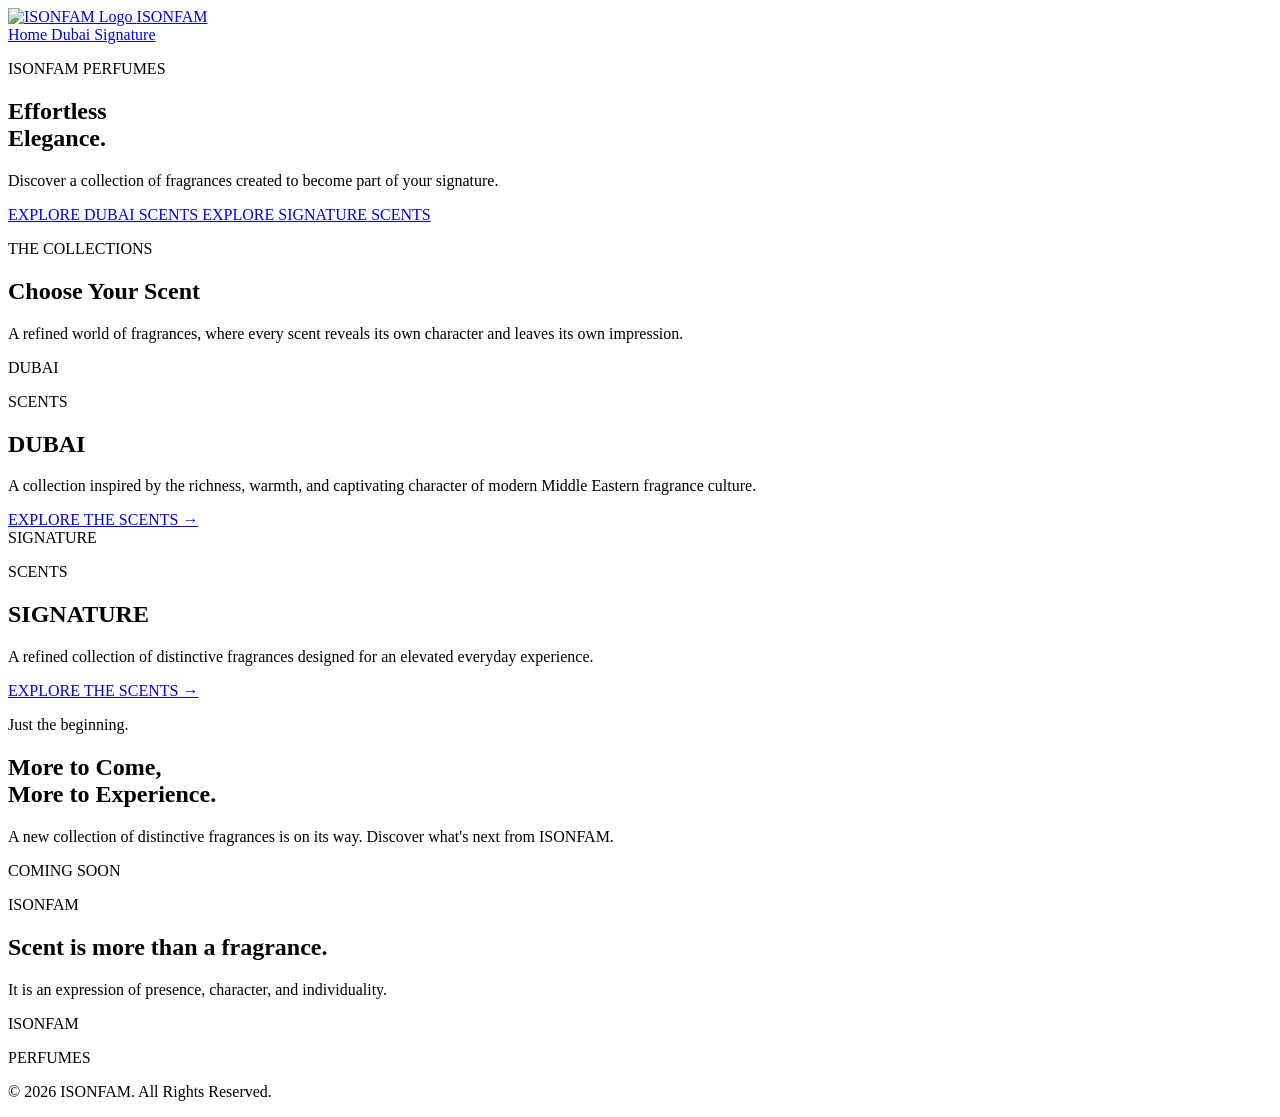
==== index.html @ 85460a3c "Update index.html" ====
<!DOCTYPE html>
<html lang="en">

<head>

    <meta charset="UTF-8">

    <meta name="viewport"
          content="width=device-width, initial-scale=1.0">

    <meta name="description"
          content="Discover the ISONFAM Perfume Line.">

    <title>ISONFAM | Perfumes</title>

    <link 
        rel="icon"
        type="image/png"
        href="https://i.imgur.com/DPl5MdF.png">
    
    <link 
        rel="stylesheet"
        href="style.css">

</head>


<body>


<!-- ==============================
     NAVIGATION
================================ -->

<header class="navbar">

    <a href="index.html" class="logo">
        <img 
            src="https://i.imgur.com/k03rUal.png"
            alt="ISONFAM Logo"
        >

    <span>ISONFAM</span>

</a>

<nav>

    <a href="index.html" class="active">
        Home
    </a>

    <a href="dubai.html">
        Dubai
    </a>

    <a href="premium.html">
        Signature
    </a>

</nav>

</header>



<!-- ==============================
     HERO
================================ -->

<section class="hero">

    <div class="hero-content">

        <p class="eyebrow">
            ISONFAM PERFUMES
        </p>

        <h1>
            Effortless<br>
            Elegance.
        </h1>

        <p class="hero-description">

            Discover a collection of fragrances
            created to become part of your signature.

        </p>

        <div class="hero-buttons">

            <a href="dubai.html"
               class="button button-light">

                EXPLORE DUBAI SCENTS

            </a>


            <a href="premium.html"
               class="button button-outline">

                EXPLORE SIGNATURE SCENTS

            </a>

        </div>

    </div>

</section>



<!-- ==============================
     COLLECTION INTRO
================================ -->

<section class="home-intro">

    <p class="eyebrow dark">
        THE COLLECTIONS
    </p>

    <h2>
        Choose Your Scent
    </h2>

    <p>

        A refined world of fragrances, 
        where every scent reveals its own 
        character and leaves its own impression.

    </p>

</section>



<!-- ==============================
     DUBAI SCENTS
================================ -->

<section class="collection-preview">

    <div class="preview-image preview-dubai">

        <span>
            DUBAI
        </span>

    </div>


    <div class="preview-content">

        <p class="eyebrow dark">
            SCENTS
        </p>

        <h2>
            DUBAI
        </h2>

        <p>

            A collection inspired by the richness,
            warmth, and captivating character of
            modern Middle Eastern fragrance culture.

        </p>

        <a href="dubai.html"
           class="text-link">

            EXPLORE THE SCENTS
            <span>→</span>

        </a>

    </div>

</section>



<!-- ==============================
     SIGNATURE COLLECTION
================================ -->

<section class="collection-preview reverse">

    <div class="preview-image preview-premium">

        <span>
            SIGNATURE
        </span>

    </div>


    <div class="preview-content">

        <p class="eyebrow dark">
            SCENTS
        </p>

        <h2>
            SIGNATURE
        </h2>

        <p>

            A refined collection of distinctive
            fragrances designed for an elevated
            everyday experience.

        </p>

        <a href="premium.html"
           class="text-link">

            EXPLORE THE SCENTS
            <span>→</span>

        </a>

    </div>

</section>


<!-- ==============================
     COMING SOON COLLECTION
================================ -->

<section class="coming-soon-section">

    <div class="coming-soon-content">

        <p class="eyebrow">
            Just the beginning.
        </p>

        <h2>
            More to Come,<br>
            More to Experience.
        </h2>

        <p class="coming-soon-description">
            A new collection of distinctive fragrances
            is on its way. Discover what's next from ISONFAM.
        </p>

        <span class="coming-soon-label">
            COMING SOON
        </span>

    </div>

</section>


<!-- ==============================
     BRAND STATEMENT
================================ -->

<section class="brand-statement">

    <div>

        <p class="eyebrow">
            ISONFAM
        </p>

        <h2>
            Scent is more than
            a fragrance.
        </h2>

        <p>

            It is an expression of presence,
            character, and individuality.

        </p>

    </div>

</section>



<!-- ==============================
     FOOTER
================================ -->

<footer>

    <div class="footer-logo">
        ISONFAM
    </div>

    <p>
        PERFUMES
    </p>

    <p class="copyright">
        © 2026 ISONFAM. All Rights Reserved.
    </p>

</footer>


<script src="script.js"></script>

</body>
</html>
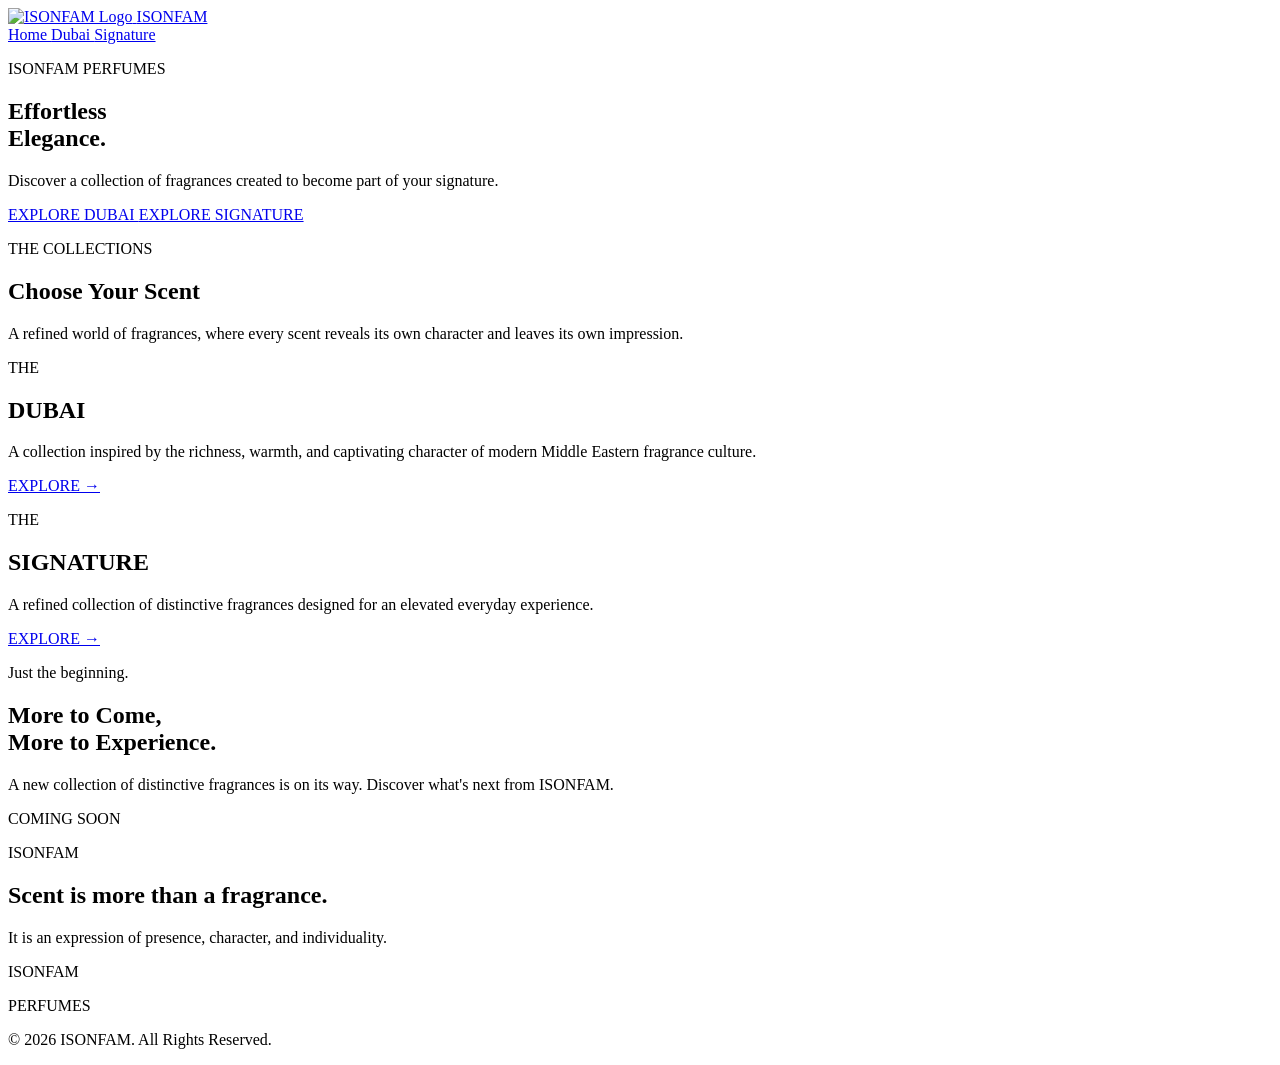
==== commit 2e6fcce5: "Update index.html" ====
--- a/index.html
+++ b/index.html
@@ -54,7 +54,7 @@
         Dubai
     </a>
 
-    <a href="premium.html">
+    <a href="signature.html">
         Signature
     </a>
 
@@ -93,15 +93,15 @@
             <a href="dubai.html"
                class="button button-light">
 
-                EXPLORE DUBAI SCENTS
+                EXPLORE DUBAI
 
             </a>
 
 
-            <a href="premium.html"
+            <a href="signature.html"
                class="button button-outline">
 
-                EXPLORE SIGNATURE SCENTS
+                EXPLORE SIGNATURE
 
             </a>
 
@@ -147,17 +147,13 @@
 
     <div class="preview-image preview-dubai">
 
-        <span>
-            DUBAI
-        </span>
-
     </div>
 
 
     <div class="preview-content">
 
         <p class="eyebrow dark">
-            SCENTS
+            THE
         </p>
 
         <h2>
@@ -175,7 +171,7 @@
         <a href="dubai.html"
            class="text-link">
 
-            EXPLORE THE SCENTS
+            EXPLORE
             <span>→</span>
 
         </a>
@@ -194,17 +190,13 @@
 
     <div class="preview-image preview-premium">
 
-        <span>
-            SIGNATURE
-        </span>
-
     </div>
 
 
     <div class="preview-content">
 
         <p class="eyebrow dark">
-            SCENTS
+            THE
         </p>
 
         <h2>
@@ -219,10 +211,10 @@
 
         </p>
 
-        <a href="premium.html"
+        <a href="signature.html"
            class="text-link">
 
-            EXPLORE THE SCENTS
+            EXPLORE
             <span>→</span>
 
         </a>
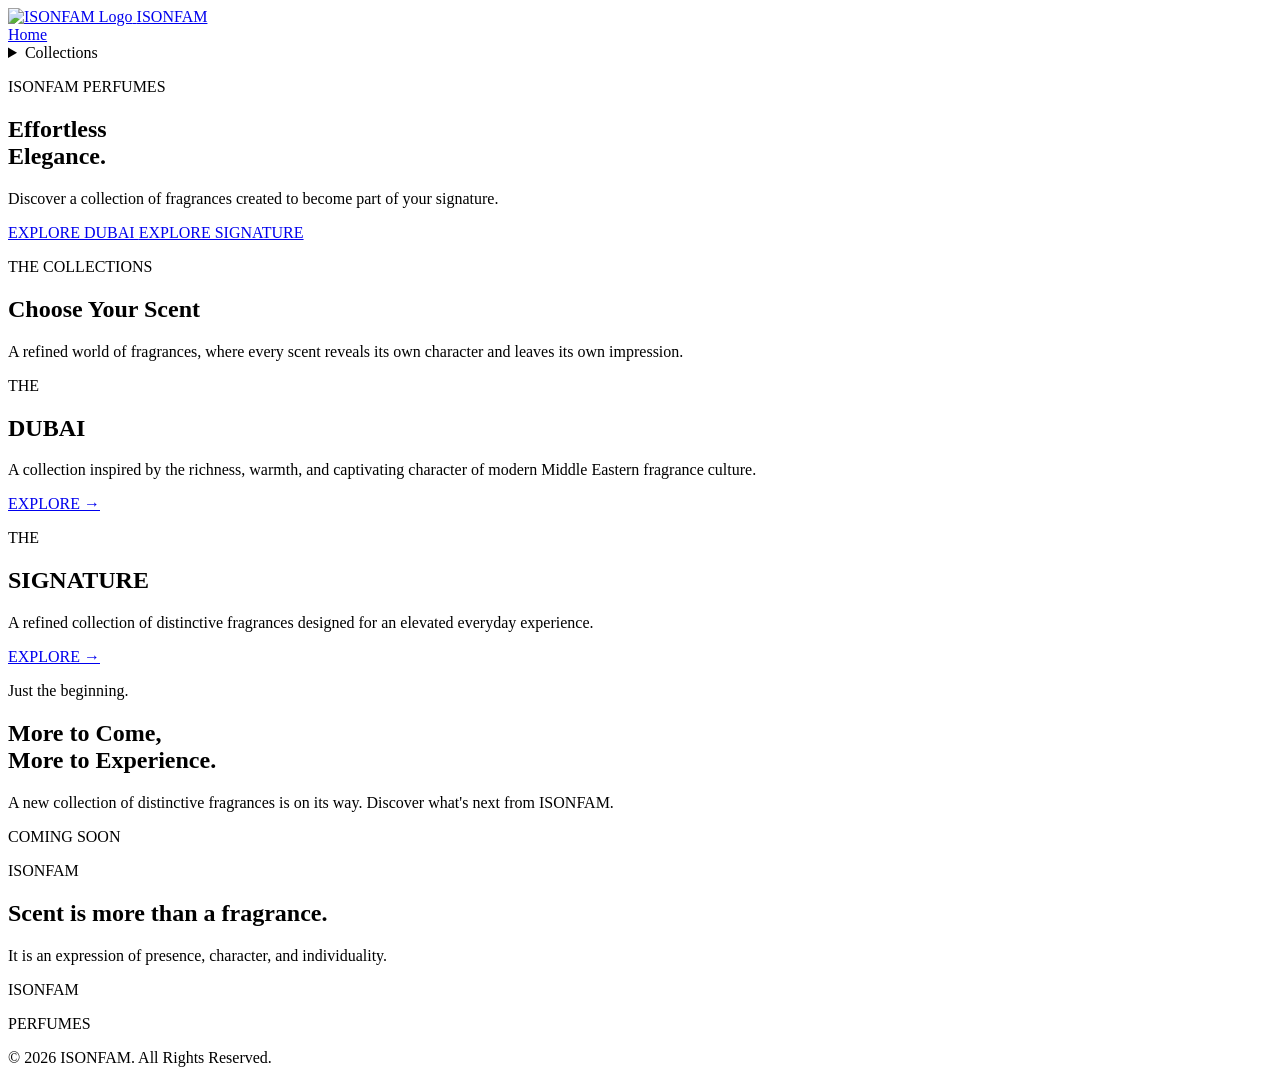
==== commit edeaac14: "Update index.html" ====
--- a/index.html
+++ b/index.html
@@ -45,23 +45,19 @@
 </a>
 
 <nav>
-
-    <a href="index.html" class="active">
-        Home
-    </a>
-
-    <a href="dubai.html">
-        Dubai
-    </a>
-
-    <a href="signature.html">
-        Signature
-    </a>
-
+    <a href="index.html" class="active">Home</a>
+
+    <details class="dropdown">
+        <summary>Collections</summary>
+
+        <div class="dropdown-menu">
+            <a href="dubai.html">Dubai</a>
+            <a href="signature.html">Signature</a>
+        </div>
+    </details>
 </nav>
 
 </header>
-
 
 
 <!-- ==============================
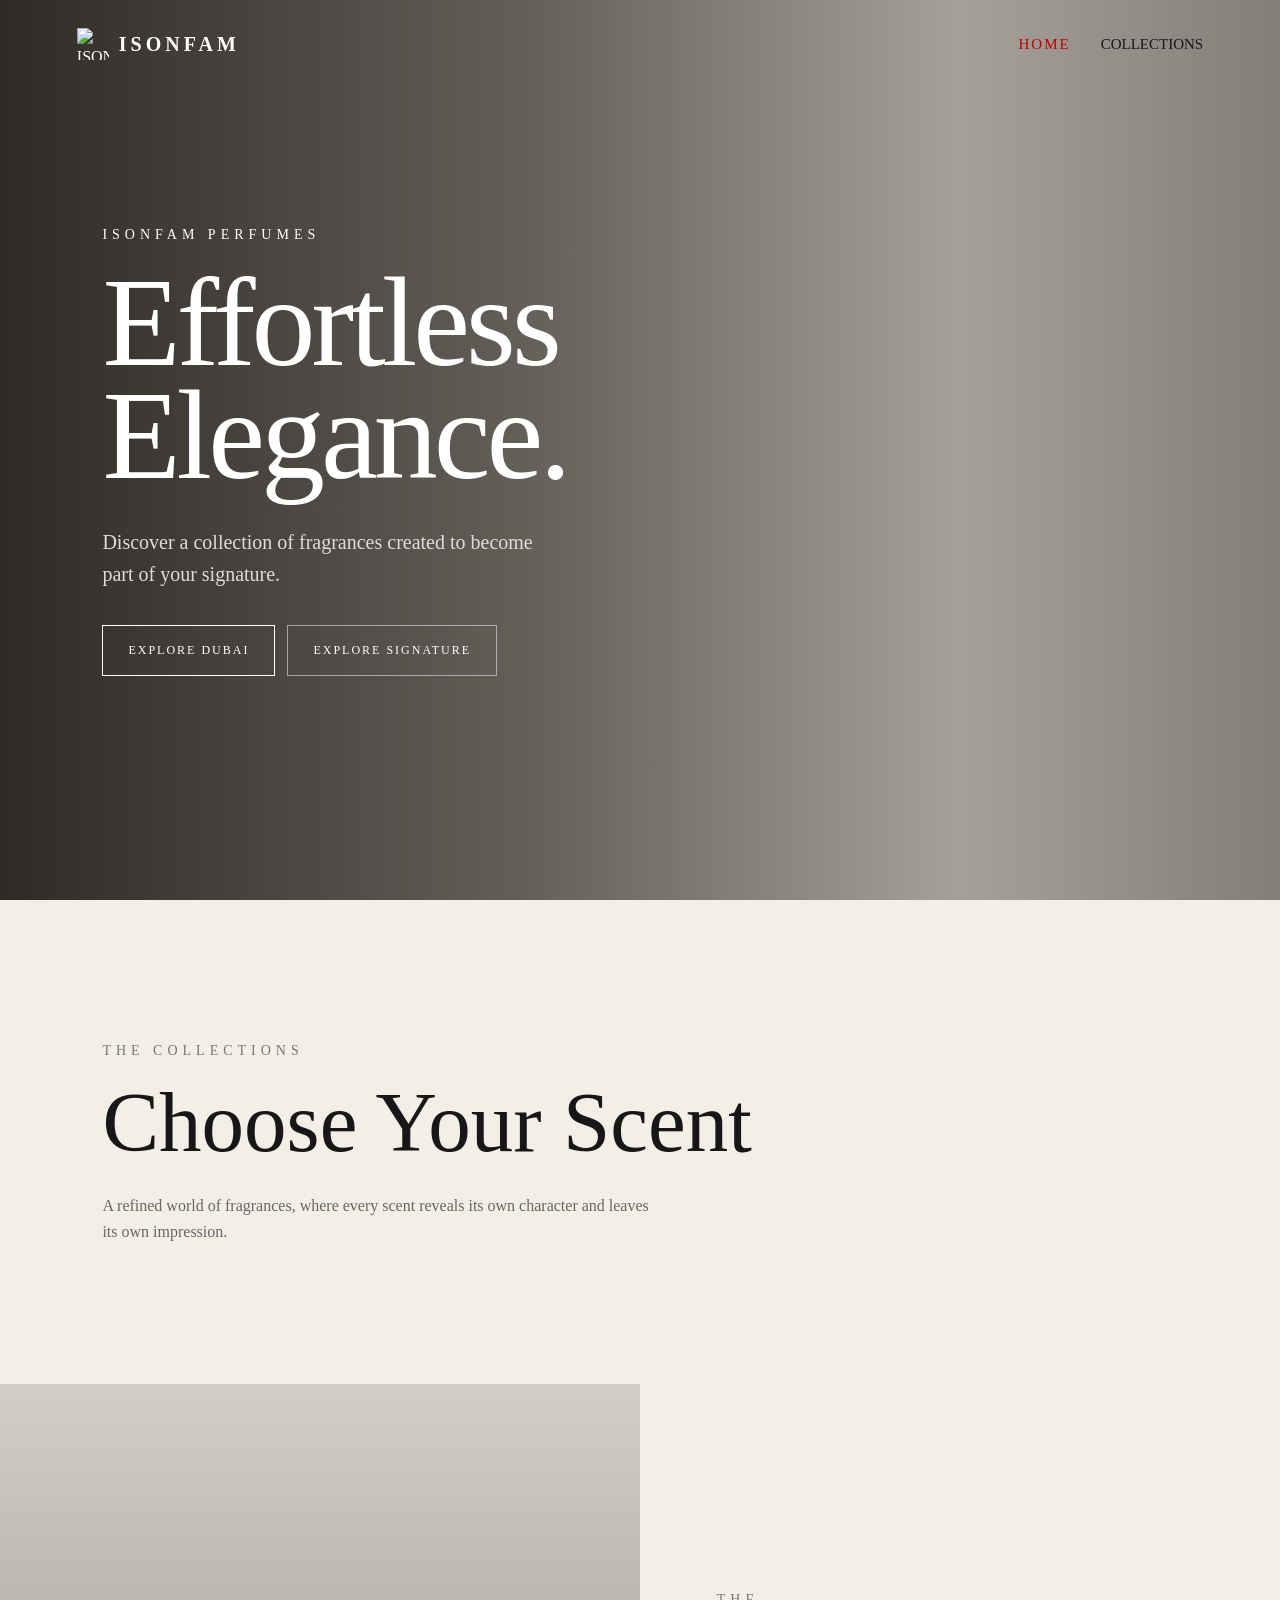
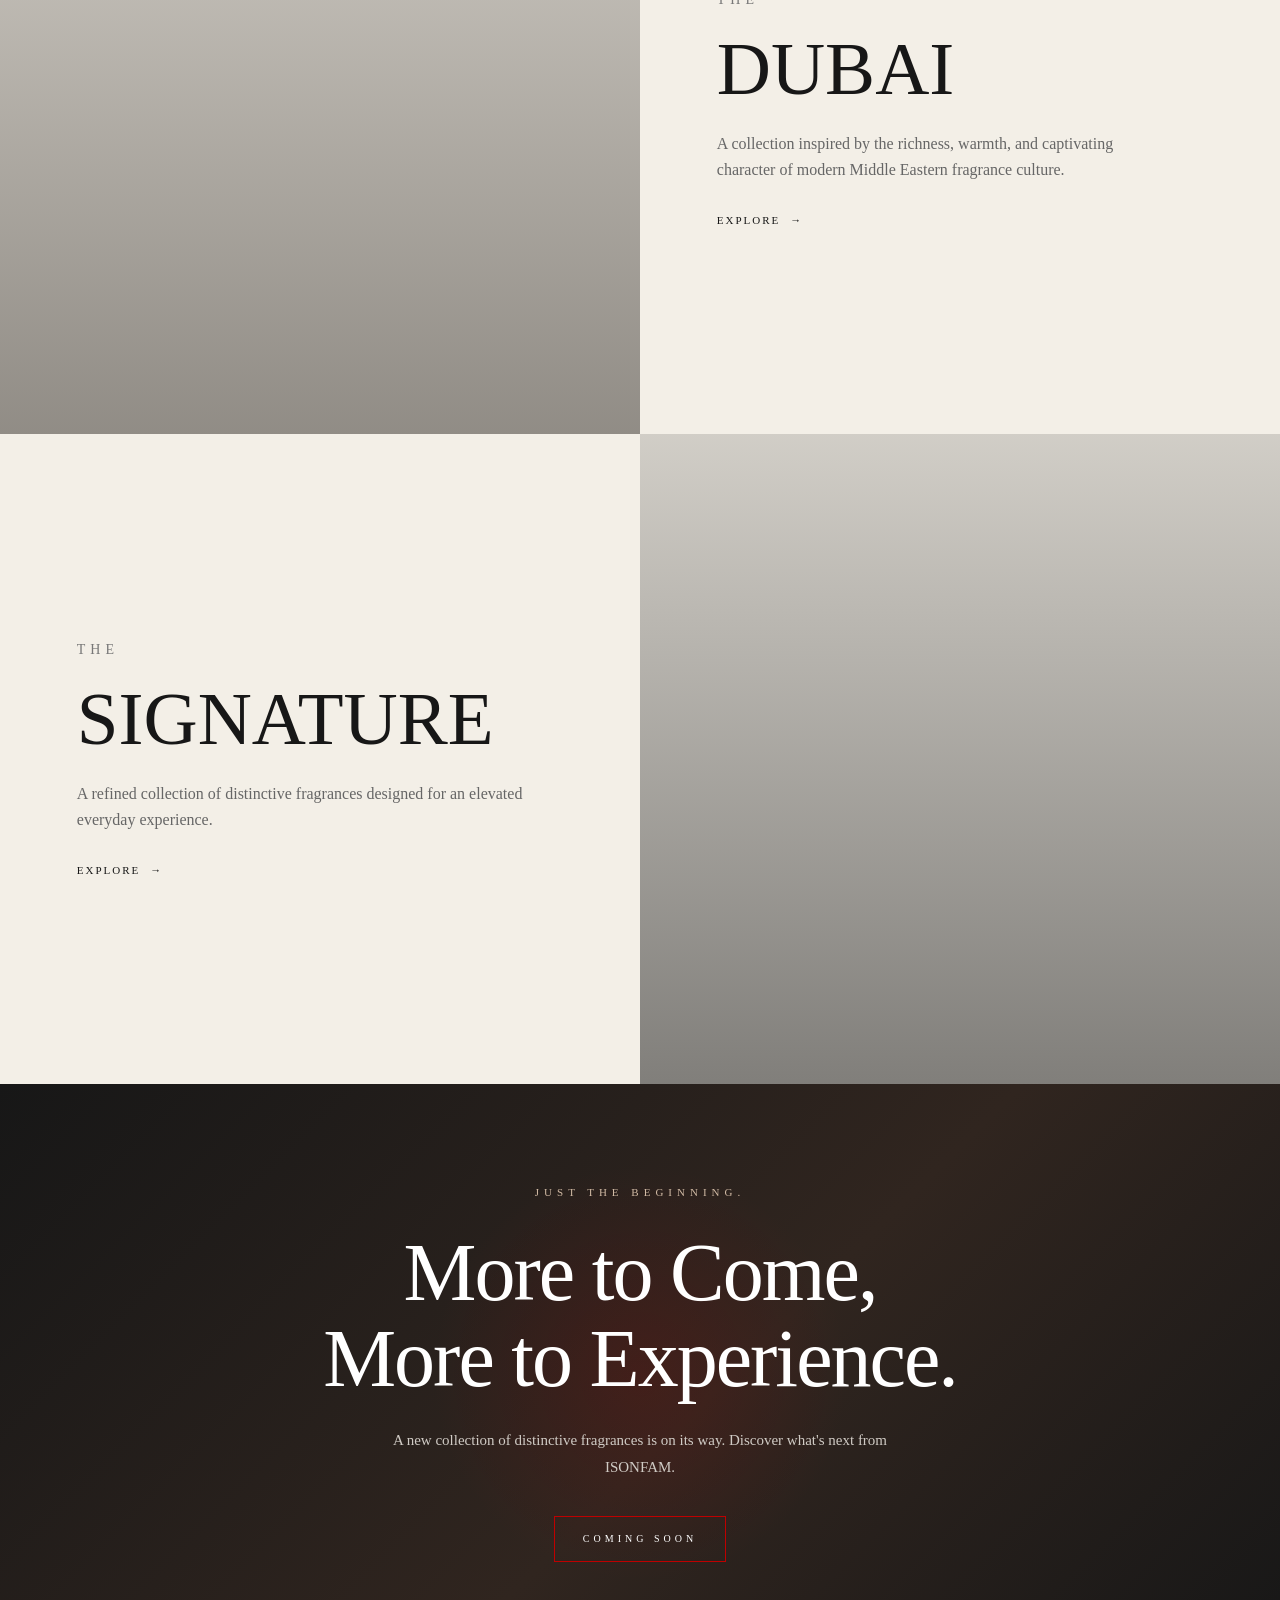
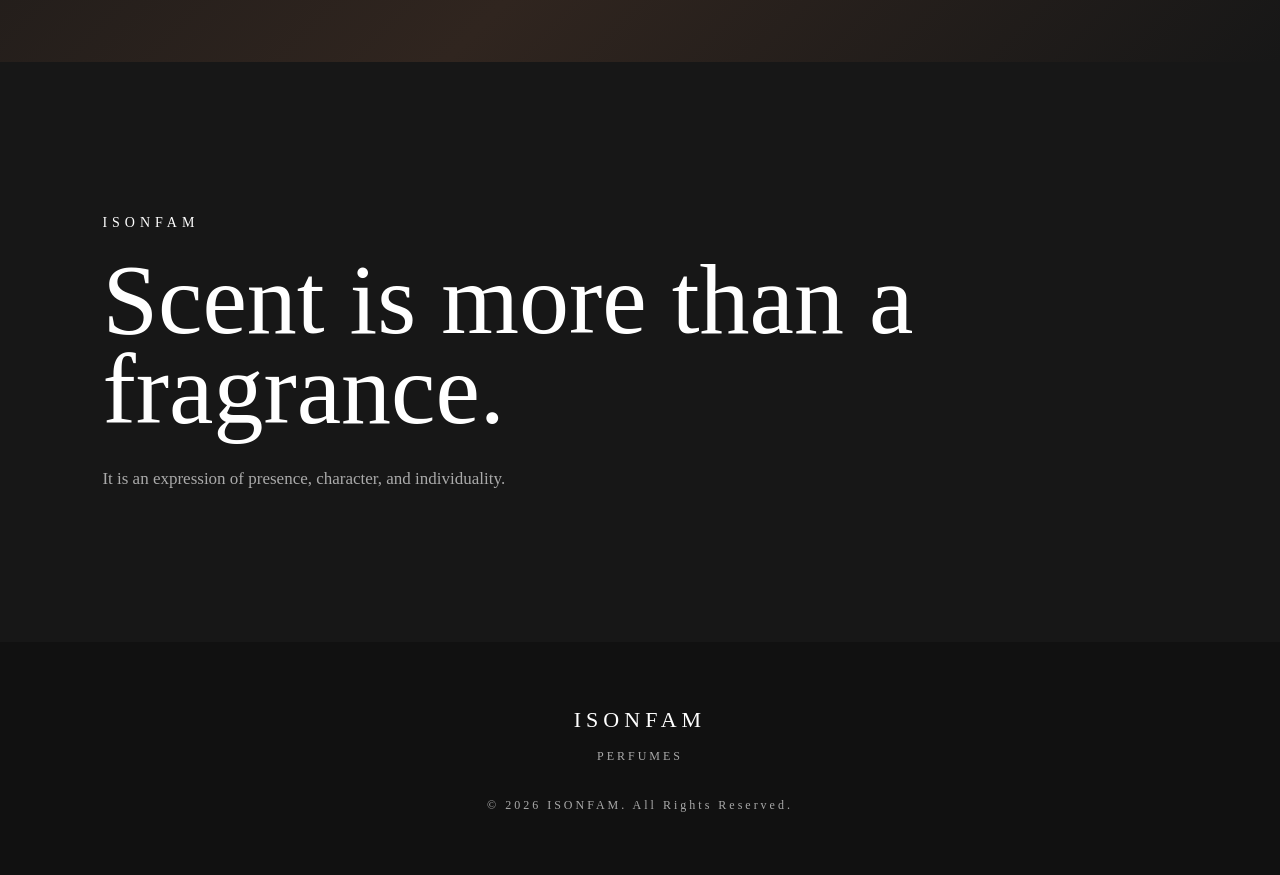
==== commit 8587f585: "Update index.html" ====
--- a/index.html
+++ b/index.html
@@ -48,7 +48,7 @@
     <a href="index.html" class="active">Home</a>
 
     <details class="dropdown">
-        <summary>Collections</summary>
+        <summary>COLLECTIONS</summary>
 
         <div class="dropdown-menu">
             <a href="dubai.html">Dubai</a>
--- a/style.css
+++ b/style.css
@@ -0,0 +1,1103 @@
+/* ==========================================
+   ISONFAM PREMIUM SCENTS
+========================================== */
+
+/* RESET */
+* {
+    margin: 0;
+    padding: 0;
+    box-sizing: border-box;
+}
+
+html {
+    scroll-behavior: smooth;
+}
+
+body {
+    font-family:
+        Times New Roman,
+        Montserrat,
+        sans-serif;
+    background: #f3efe7;
+    color: #171717;
+    line-height: 1.6;
+}
+
+/* ==========================================
+   NAVIGATION
+========================================== */
+
+.navbar {
+    position: absolute;
+    top: 0;
+    left: 0;
+    width: 100%;
+    padding: 28px 6%;
+    display: flex;
+    justify-content: space-between;
+    align-items: center;
+    z-index: 100;
+}
+
+.logo {
+    display: flex;
+    align-items: center;
+    gap: 10px;
+
+    color: #ffffff;
+    text-decoration: none;
+}
+
+.logo img {
+    width: 32px;
+    height: 32px;
+
+    object-fit: contain;
+    display: block;
+}
+
+.logo span {
+    color: #ffffff;
+
+    font-size: 20px;
+    font-weight: 700;
+    letter-spacing: 4px;
+
+    text-decoration: none;
+}
+
+.navbar nav {
+    display: flex;
+    gap: 30px;
+}
+
+.navbar nav a {
+    color: #ffffff;
+    text-decoration: none;
+    font-size: 18px;
+    font-weight: 400;
+    letter-spacing: 2px;
+    text-transform: uppercase;
+    transition:
+        color 0.3s ease,
+        opacity 0.3s ease;
+}
+
+/* Navigation */
+.navbar nav {
+    display: flex;
+    align-items: center;
+    gap: 30px;
+}
+
+.navbar nav a,
+.navbar nav summary {
+    text-decoration: none;
+    color: inherit;
+    cursor: pointer;
+    font-size: 15px;
+}
+
+/* Collections Dropdown */
+.dropdown {
+    position: relative;
+}
+
+.dropdown summary {
+    list-style: none;
+    cursor: pointer;
+}
+
+/* Remove default dropdown arrow */
+.dropdown summary::-webkit-details-marker {
+    display: none;
+}
+
+/* Dropdown Menu */
+.dropdown-menu {
+    position: absolute;
+    top: 100%;
+    left: 0;
+    min-width: 150px;
+    background: white;
+    padding: 10px 0;
+    display: flex;
+    flex-direction: column;
+    box-shadow: 0 4px 12px rgba(0,0,0,0.12);
+    z-index: 1000;
+}
+
+/* Hide dropdown when closed */
+.dropdown:not([open]) .dropdown-menu {
+    display: none;
+}
+
+/* Dropdown Links */
+.dropdown-menu a {
+    padding: 10px 15px;
+    display: block;
+    white-space: nowrap;
+}
+
+.dropdown-menu a:hover {
+    background: #f5f5f5;
+}
+
+.navbar nav a:hover {
+    color: #bf0000;
+    opacity: 1;
+}
+
+.navbar nav a:hover {
+    opacity: .5;
+}
+
+.navbar nav a.active {
+    color: #bf0000;
+}
+
+.dark-logo {
+    color: #ffffff;
+}
+
+.dark-link {
+    color: #ffffff;
+}
+
+/* ==========================================
+   GENERAL
+========================================== */
+
+.eyebrow {
+    font-size: 14px;
+    font-weight: 300;
+    letter-spacing: 5px;
+    text-transform: uppercase;
+    margin-bottom: 20px;
+}
+
+.eyebrow.dark {
+    color: #777;
+}
+
+.button {
+    display: inline-block;
+    padding: 15px 25px;
+    text-decoration: none;
+    font-size: 12px;
+    letter-spacing: 2px;
+    transition: all .3s ease;
+}
+
+.button-light {
+    border: 1px solid #ffffff;
+    color: #ffffff;
+}
+
+.button-light:hover {
+    background: #ffffff;
+    color: #171717;
+}
+
+.button-outline {
+    border: 1px solid rgba(255,255,255,.5);
+    color: #ffffff;
+}
+
+.button-outline:hover {
+    background: rgba(255,255,255,.1);
+}
+
+.button-dark {
+    border: 1px solid #171717;
+    color: #171717;
+}
+
+.button-dark:hover {
+    background: #171717;
+    color: #ffffff;
+}
+
+/* ==========================================
+   HOMEPAGE HERO
+========================================== */
+
+.hero {
+
+    min-height: 100vh;
+    display: flex;
+    align-items: center;
+    padding: 120px 8%;
+    color: #ffffff;
+
+    background-image:
+        linear-gradient(
+            90deg,
+            rgba(20, 15, 10, 0.88) 0%,
+            rgba(20, 15, 10, 0.65) 40%,
+            rgba(20, 15, 10, 0.35) 75%,
+            rgba(20, 15, 10, 0.50) 100%
+        ),
+        url("https://i.imgur.com/e4vAFNm.jpeg");
+
+    background-size: cover;
+    background-position: center;
+    background-repeat: no-repeat;
+}
+
+.hero-content {
+    max-width: 700px;
+}
+
+.hero h1 {
+    font-size:
+        clamp(60px, 10vw, 130px);
+    line-height: .88;
+    font-weight: 400;
+    letter-spacing: -4px;
+    margin-bottom: 35px;
+}
+
+.hero-description {
+    max-width: 450px;
+    font-size: 20px;
+    color: #dddddd;
+    margin-bottom: 35px;
+}
+
+.hero-buttons {
+    display: flex;
+    gap: 12px;
+    flex-wrap: wrap;
+}
+
+/* ==========================================
+   HOMEPAGE INTRO
+========================================== */
+
+.home-intro {
+    padding: 140px 8%;
+    max-width: 900px;
+}
+
+.home-intro h2 {
+    font-size:
+        clamp(45px, 7vw, 85px);
+    font-weight: 400;
+    line-height: .95;
+    margin-bottom: 30px;
+}
+
+.home-intro > p:last-child {
+    max-width: 550px;
+    color: #666;
+}
+
+
+/* ==========================================
+   COLLECTION PREVIEW
+========================================== */
+
+.collection-preview {
+    display: grid;
+    grid-template-columns: 1fr 1fr;
+    min-height: 650px;
+}
+
+.collection-preview.reverse {
+    direction: rtl;
+}
+
+.collection-preview.reverse .preview-content {
+    direction: ltr;
+}
+
+
+/* SHARED IMAGE SETTINGS */
+
+.preview-image {
+    display: flex;
+    align-items: center;
+    justify-content: center;
+
+    min-height: 650px;
+
+    background-size: cover;
+    background-position: center;
+    background-repeat: no-repeat;
+}
+
+
+/* DUBAI COLLECTION IMAGE */
+
+.preview-dubai {
+    background-image:
+        linear-gradient(
+            180deg,
+            rgba(25, 20, 15, 0.15) 0%,
+            rgba(25, 20, 15, 0.45) 100%
+        ),
+        url("https://i.imgur.com/Xqel8sH.jpeg");
+}
+
+
+/* PREMIUM COLLECTION IMAGE */
+
+.preview-premium {
+    background-image:
+        linear-gradient(
+            180deg,
+            rgba(15, 15, 15, 0.15) 0%,
+            rgba(15, 15, 15, 0.50) 100%
+        ),
+        url("https://i.imgur.com/pUefCWK.jpeg");
+}
+
+
+/* TEXT OVER THE IMAGES */
+
+.preview-dubai span,
+.preview-premium span {
+    color: #ffffff;
+    font-size: 30px;
+    letter-spacing: 10px;
+
+    text-shadow:
+        0 2px 12px rgba(0, 0, 0, 0.3);
+}
+
+
+/* DEFAULT IMAGE TEXT */
+
+.preview-image span {
+    font-size: 30px;
+    letter-spacing: 10px;
+}
+
+
+/* TEXT CONTENT */
+
+.preview-content {
+    padding: 12%;
+
+    display: flex;
+    flex-direction: column;
+    justify-content: center;
+}
+
+.preview-content h2 {
+    font-size: clamp(45px, 6vw, 75px);
+    font-weight: 400;
+    line-height: 1;
+    margin-bottom: 25px;
+}
+
+.preview-content > p:not(.eyebrow) {
+    max-width: 450px;
+    color: #666;
+    margin-bottom: 30px;
+}
+
+
+/* EXPLORE COLLECTION LINK */
+
+.text-link {
+    color: #171717;
+    text-decoration: none;
+    font-size: 11px;
+    letter-spacing: 2px;
+
+    transition: color 0.3s ease;
+}
+
+.text-link:hover {
+    color: #bf0000;
+}
+
+.text-link span {
+    margin-left: 10px;
+}
+
+/* ==========================================
+   BRAND STATEMENT
+========================================== */
+
+.brand-statement {
+    background: #171717;
+    color: #ffffff;
+    padding: 150px 8%;
+}
+
+.brand-statement h2 {
+    max-width: 950px;
+    font-size:
+        clamp(50px, 8vw, 100px);
+    line-height: .9;
+    font-weight: 400;
+    margin-bottom: 30px;
+}
+
+.brand-statement p:last-child {
+    color: #aaa;
+    font-size: 17px;
+}
+
+/* ==========================================
+   COLLECTION HERO
+========================================== */
+
+.collection-hero {
+    min-height: 80vh;
+    display: flex;
+    align-items: flex-end;
+    padding: 120px 8% 90px;
+    color: #ffffff;
+}
+
+.dubai-hero {
+    background-image:
+        linear-gradient(
+            90deg,
+            rgba(20, 15, 10, 0.88) 0%,
+            rgba(20, 15, 10, 0.65) 40%,
+            rgba(20, 15, 10, 0.35) 75%,
+            rgba(20, 15, 10, 0.50) 100%
+        ),
+        url("https://i.imgur.com/RffQ18F.png");
+    background-size: cover;
+    background-position: center;
+    background-repeat: no-repeat;
+}
+
+.premium-hero {
+    background-image:
+        linear-gradient(
+            90deg,
+            rgba(20, 15, 10, 0.88) 0%,
+            rgba(20, 15, 10, 0.65) 40%,
+            rgba(20, 15, 10, 0.35) 75%,
+            rgba(20, 15, 10, 0.50) 100%
+        ),
+        url("https://i.imgur.com/b423CLe.png");
+    background-size: cover;
+    background-position: center;
+    background-repeat: no-repeat;
+}
+
+.collection-hero h1 {
+    font-size:
+        clamp(65px, 11vw, 150px);
+    line-height: .85;
+    font-weight: 400;
+    letter-spacing: -5px;
+    margin-bottom: 35px;
+}
+
+.collection-hero p:last-child {
+    max-width: 500px;
+    font-size: 17px;
+    color: #ddd;
+}
+
+/* ==========================================
+   COLLECTION INTRO
+========================================== */
+
+.collection-intro {
+    padding: 130px 8%;
+    max-width: 900px;
+}
+
+.collection-intro h2 {
+    font-size: clamp(44px, 5.5vw, 84px) !important;
+    font-weight: 400;
+    line-height: 0.95;
+    letter-spacing: -2px;
+
+    width: 100%;
+    max-width: none;
+
+    margin-bottom: 30px;
+    overflow-wrap: normal;
+    word-break: normal;
+}
+
+/* DESKTOP MONITORS */
+@media (min-width: 1100px) {
+    .collection-intro h2 {
+        font-size: clamp(48px, 5.2vw, 82px);
+        max-width: 1500px;
+    }
+}
+
+/* TABLETS */
+@media (min-width: 601px) and (max-width: 1023px) {
+    .collection-intro h2 {
+        font-size: clamp(42px, 6.5vw, 64px);
+        letter-spacing: -1.5px;
+        max-width: 650px;
+    }
+}
+
+/* PHONES */
+@media (max-width: 600px) {
+    .collection-intro h2 {
+        font-size: clamp(38px, 10vw, 54px);
+        line-height: 1;
+        letter-spacing: -1px;
+        max-width: 100%;
+    }
+}
+
+
+.collection-intro > p:last-child {
+    max-width: 500px;
+    color: #666;
+}
+
+/* ==========================================
+   SCENT SECTIONS
+========================================== */
+
+.scent-section {
+    display: grid;
+    grid-template-columns: 1fr 1fr;
+    min-height: 750px;
+    border-top: 1px solid #d4cec4;
+}
+
+.scent-section:nth-child(even) {
+    direction: rtl;
+}
+
+.scent-section:nth-child(even)
+.scent-details {
+    direction: ltr;
+}
+
+.scent-image {
+    min-height: 650px;
+    position: relative;
+    overflow: hidden;
+    display: flex;
+    align-items: center;
+    justify-content: center;
+    background:
+        linear-gradient(
+            135deg,
+            #ddd5c8,
+            #f7f3ec
+        );
+}
+
+.scent-image img {
+    width: 100%;
+    height: 100%;
+    object-fit: cover;
+    position: absolute;
+    inset: 0;
+}
+
+.image-placeholder {
+    font-size: 30px;
+    letter-spacing: 7px;
+    color: #555;
+}
+
+.scent-details {
+    padding: 10%;
+    display: flex;
+    flex-direction: column;
+    justify-content: center;
+}
+
+.scent-number {
+    font-size: 12px;
+    font-weight: 500;
+    letter-spacing: 3px;
+    color: #f80000;
+    margin-bottom: 30px;
+}
+
+.scent-details h2 {
+    font-size:
+        clamp(55px, 7vw, 95px);
+    line-height: .9;
+    font-weight: 400;
+    letter-spacing: -3px;
+    margin-bottom: 30px;
+}
+
+.scent-description {
+    max-width: 550px;
+    font-size: 17px;
+    color: #555;
+    margin-bottom: 45px;
+}
+
+.scent-info {
+    display: grid;
+    gap: 20px;
+    max-width: 550px;
+}
+
+.scent-info span,
+.inspiration span {
+    display: block;
+    font-size: 14px;
+    letter-spacing: 3px;
+    color: #888;
+    margin-bottom: 5px;
+}
+
+.scent-info p {
+    font-size: 16px;
+
+}
+
+.inspiration {
+    border-top: 1px solid #ccc5ba;
+    margin-top: 40px;
+    padding-top: 25px;
+    max-width: 550px;
+}
+
+.inspiration p {
+    font-size: 14px;
+    font-style: italic;
+    color: #666;
+}
+
+/* ==========================================
+   NEXT COLLECTION
+========================================== */
+
+.next-collection {
+    padding: 130px 8%;
+    text-align: center;
+}
+
+.next-collection h2 {
+    font-size:
+        clamp(50px, 7vw, 90px);
+    font-weight: 400;
+    margin-bottom: 40px;
+}
+
+/* ==========================================
+   FOOTER
+========================================== */
+
+footer {
+    background: #111;
+    color: #ffffff;
+    padding: 60px 7%;
+    text-align: center;
+}
+
+.footer-logo {
+    font-size: 22px;
+    letter-spacing: 5px;
+    margin-bottom: 10px;
+}
+
+footer > p {
+    font-size: 12px;
+    letter-spacing: 3px;
+    color: #aaa;
+}
+
+.copyright {
+    margin-top: 30px;
+}
+
+/* ==========================================
+   TABLET
+========================================== */
+
+@media (max-width: 900px) {
+    .collection-preview,
+    .scent-section {
+        grid-template-columns: 1fr;
+    }
+
+    .collection-preview.reverse {
+        direction: ltr;
+    }
+
+    .scent-section:nth-child(even) {
+        direction: ltr;
+    }
+
+    .scent-image {
+        min-height: 550px;
+    }
+}
+
+/* ==========================================
+   MOBILE
+========================================== */
+
+@media (max-width: 600px) {
+    .navbar {
+        padding: 22px 5%;
+    }
+
+    .navbar nav {
+        gap: 12px;
+    }
+
+    .navbar nav a {
+        font-size: 14px;
+        letter-spacing: 1px;
+    }
+
+    .logo img {
+       width: 27px;
+       height: 27px;
+   }
+
+   .logo span {
+       font-size: 15px;
+       letter-spacing: 3px;
+   }
+
+    .hero {
+        padding: 110px 7% 80px;
+    }
+
+    .hero h1 {
+        letter-spacing: -2px;
+    }
+
+    .hero-buttons {
+        flex-direction: column;
+        align-items: flex-start;
+    }
+
+    .home-intro,
+    .collection-intro {
+        padding: 90px 7%;
+    }
+
+    .collection-preview {
+        min-height: auto;
+    }
+
+    .preview-image {
+        min-height: 400px;
+    }
+
+    .preview-content {
+        padding: 80px 7%;
+    }
+
+    .brand-statement {
+        padding: 100px 7%;
+    }
+
+    .collection-hero {
+        min-height: 75vh;
+        padding: 110px 7% 70px;
+    }
+
+    .collection-hero h1 {
+        letter-spacing: -3px;
+    }
+
+
+    .scent-image {
+
+        min-height: 500px;
+
+    }
+
+    .scent-details {
+        padding: 75px 7%;
+    }
+
+    .scent-details h2 {
+        letter-spacing: -2px;
+    }
+
+    .next-collection {
+        padding: 100px 7%;
+    }
+}
+
+
+/* ==========================================
+   COMING SOON COLLECTION
+========================================== */
+
+.coming-soon-section {
+    position: relative;
+    min-height: 480px;
+
+    display: flex;
+    align-items: center;
+    justify-content: center;
+
+    padding: 100px 8%;
+    text-align: center;
+
+    color: #ffffff;
+
+    background:
+        linear-gradient(
+            135deg,
+            #171717 0%,
+            #30251f 55%,
+            #171717 100%
+        );
+
+    overflow: hidden;
+}
+
+/* Subtle decorative glow */
+.coming-soon-section::before {
+    content: "";
+    position: absolute;
+
+    width: 420px;
+    height: 420px;
+
+    top: 50%;
+    left: 50%;
+
+    transform: translate(-50%, -50%);
+
+    background: radial-gradient(
+        circle,
+        rgba(191, 0, 0, 0.14) 0%,
+        rgba(191, 0, 0, 0) 70%
+    );
+
+    pointer-events: none;
+}
+
+.coming-soon-content {
+    position: relative;
+    z-index: 1;
+
+    width: 100%;
+    max-width: 850px;
+}
+
+.coming-soon-section .eyebrow {
+    color: #d2bba5;
+
+    font-size: 11px;
+    letter-spacing: 5px;
+
+    margin-bottom: 28px;
+}
+
+.coming-soon-content h2 {
+    font-size: clamp(42px, 6.5vw, 82px);
+
+    font-weight: 400;
+    line-height: 1.05;
+    letter-spacing: -2px;
+
+    margin-bottom: 25px;
+}
+
+.coming-soon-description {
+    max-width: 520px;
+
+    margin: 0 auto 35px;
+
+    color: #d0cbc5;
+
+    font-size: 15px;
+    line-height: 1.8;
+}
+
+.coming-soon-label {
+    display: inline-block;
+
+    padding: 14px 28px;
+
+    border: 1px solid #bf0000;
+
+    color: #ffffff;
+
+    font-size: 10px;
+    letter-spacing: 4px;
+
+    transition:
+        background 0.3s ease,
+        border-color 0.3s ease;
+}
+
+/* Mobile layout */
+@media (max-width: 600px) {
+
+    .coming-soon-section {
+        min-height: 400px;
+        padding: 80px 7%;
+    }
+
+    .coming-soon-section .eyebrow {
+        font-size: 9px;
+        letter-spacing: 3px;
+        line-height: 1.8;
+    }
+
+    .coming-soon-content h2 {
+        font-size: clamp(38px, 10vw, 54px);
+        letter-spacing: -1px;
+    }
+
+    .coming-soon-description {
+        font-size: 14px;
+    }
+
+    .coming-soon-label {
+        padding: 12px 22px;
+        letter-spacing: 3px;
+    }
+
+}
+
+
+/* ==========================================
+   ISONFAM — HOVER ANIMATIONS
+========================================== */
+
+/* Smooth transitions for navigation */
+.navbar nav a {
+    display: inline-block;
+    transition:
+        color 0.3s ease,
+        transform 0.3s ease,
+        opacity 0.3s ease;
+}
+
+.navbar nav a:hover {
+    color: #bf0000;
+    transform: translateY(-2px);
+}
+
+/* Brand logo */
+.navbar .logo {
+    transition: opacity 0.3s ease;
+}
+
+.navbar .logo:hover {
+    opacity: 0.8;
+}
+
+/* Buttons */
+.button {
+    display: inline-flex;
+    align-items: center;
+    justify-content: center;
+
+    transition:
+        transform 0.3s ease,
+        background-color 0.3s ease,
+        color 0.3s ease,
+        border-color 0.3s ease,
+        box-shadow 0.3s ease;
+}
+
+.button:hover {
+    transform: translateY(-4px);
+    box-shadow: 0 8px 20px rgba(0, 0, 0, 0.15);
+}
+
+/* Light button */
+.button-light:hover {
+    background-color: #bf0000;
+    border-color: #bf0000;
+    color: #ffffff;
+}
+
+/* Outline button */
+.button-outline:hover {
+    background-color: #bf0000;
+    border-color: #bf0000;
+    color: #ffffff;
+}
+
+/* Collection preview panels */
+.collection-preview {
+    overflow: hidden;
+}
+
+/* Subtle image-panel movement */
+.preview-image {
+    transition:
+        filter 0.5s ease,
+        background-position 0.7s ease;
+}
+
+.collection-preview:hover .preview-image {
+    filter: brightness(1.08);
+    background-position: center 45%;
+}
+
+/* Explore Collection links */
+.text-link {
+    display: inline-flex;
+    align-items: center;
+    align-self: flex-start;
+
+    transition:
+        color 0.3s ease,
+        transform 0.3s ease;
+}
+
+.text-link:hover {
+    color: #bf0000;
+    transform: translateX(5px);
+}
+
+/* Animate the arrow */
+.text-link span {
+    display: inline-block;
+    transition: transform 0.3s ease;
+}
+
+.text-link:hover span {
+    transform: translateX(4px);
+}
+
+/* Coming Soon label */
+.coming-soon-label {
+    transition:
+        background-color 0.3s ease,
+        border-color 0.3s ease,
+        letter-spacing 0.3s ease;
+}
+
+/* Only apply hover interactions on hover-capable devices */
+@media (hover: hover) and (pointer: fine) {
+    .coming-soon-label:hover {
+        background-color: #bf0000;
+        border-color: #bf0000;
+        letter-spacing: 5px;
+    }
+}
+
+/* Accessibility: respect reduced-motion preferences */
+@media (prefers-reduced-motion: reduce) {
+    .navbar nav a,
+    .navbar .logo,
+    .button,
+    .preview-image,
+    .text-link,
+    .text-link span,
+    .coming-soon-label {
+        transition: none !important;
+        animation: none !important;
+    }
+
+    .navbar nav a:hover,
+    .button:hover,
+    .text-link:hover {
+        transform: none;
+    }
+}
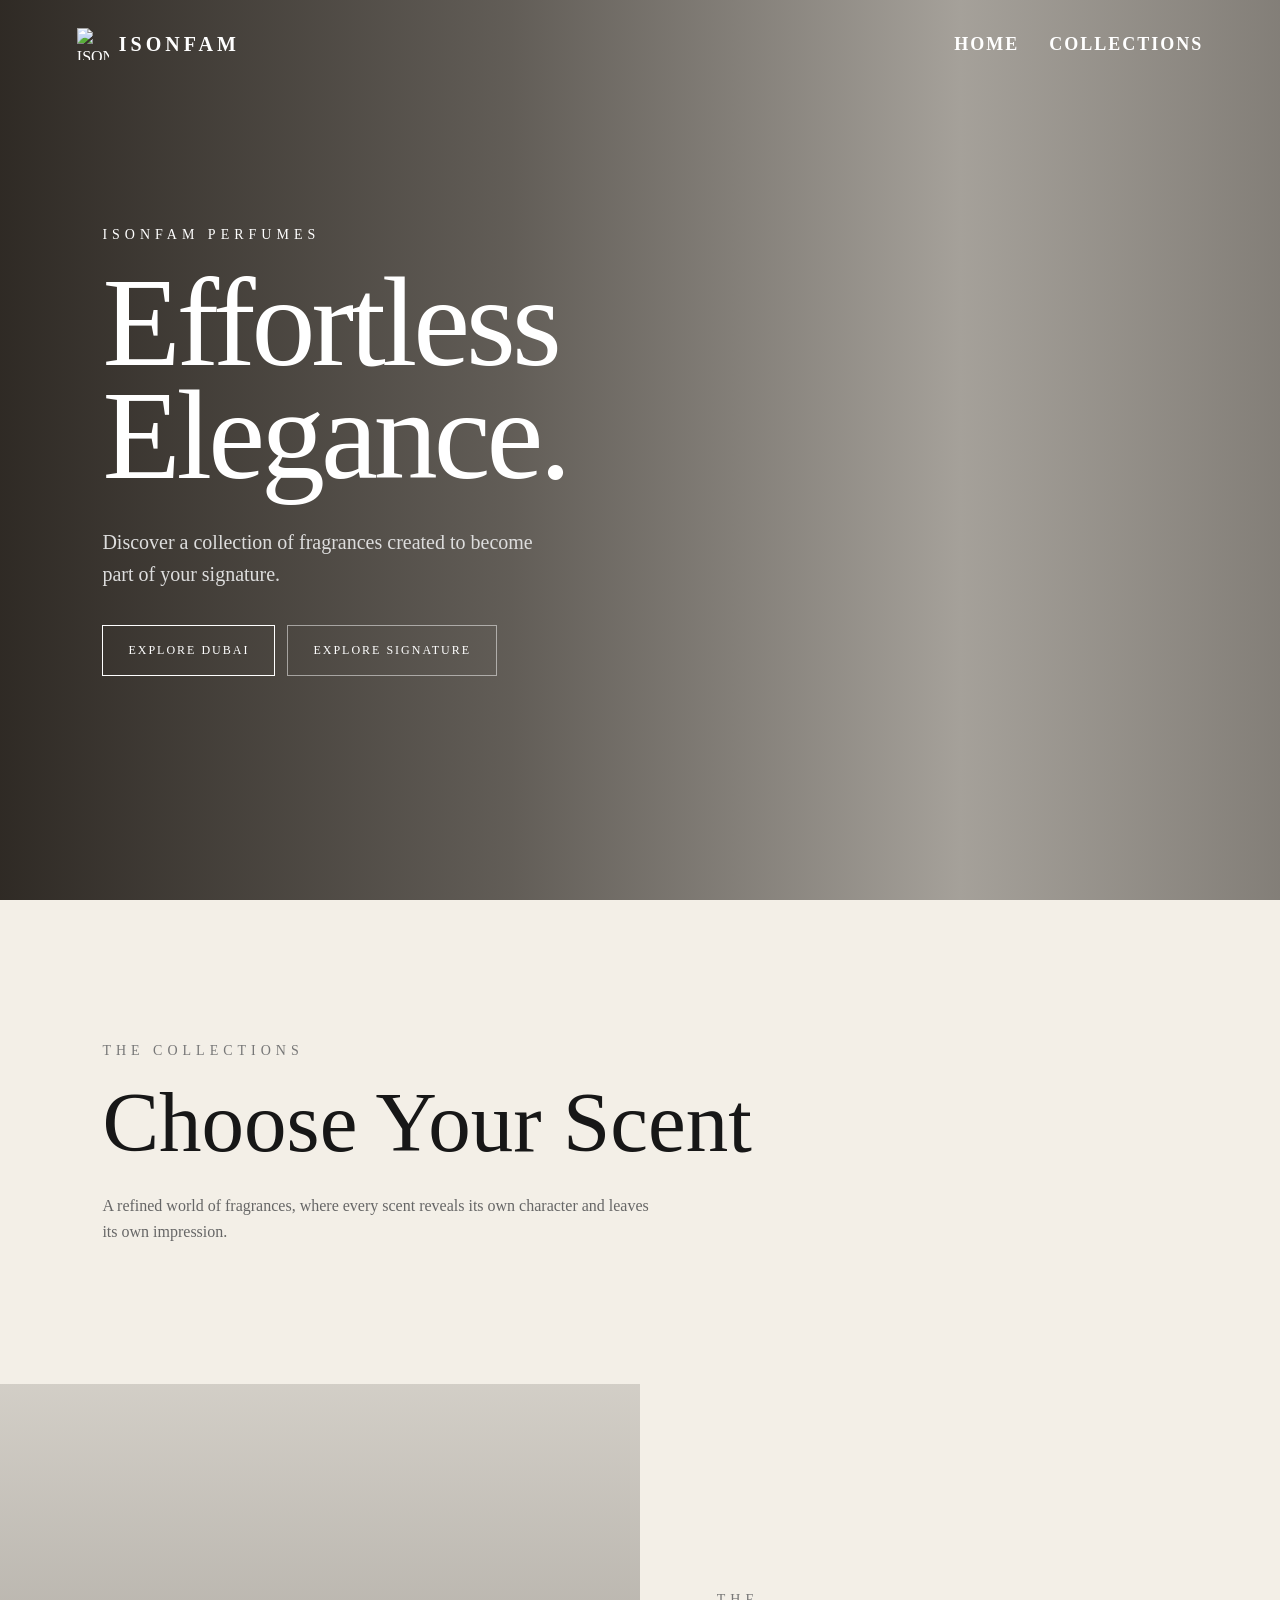
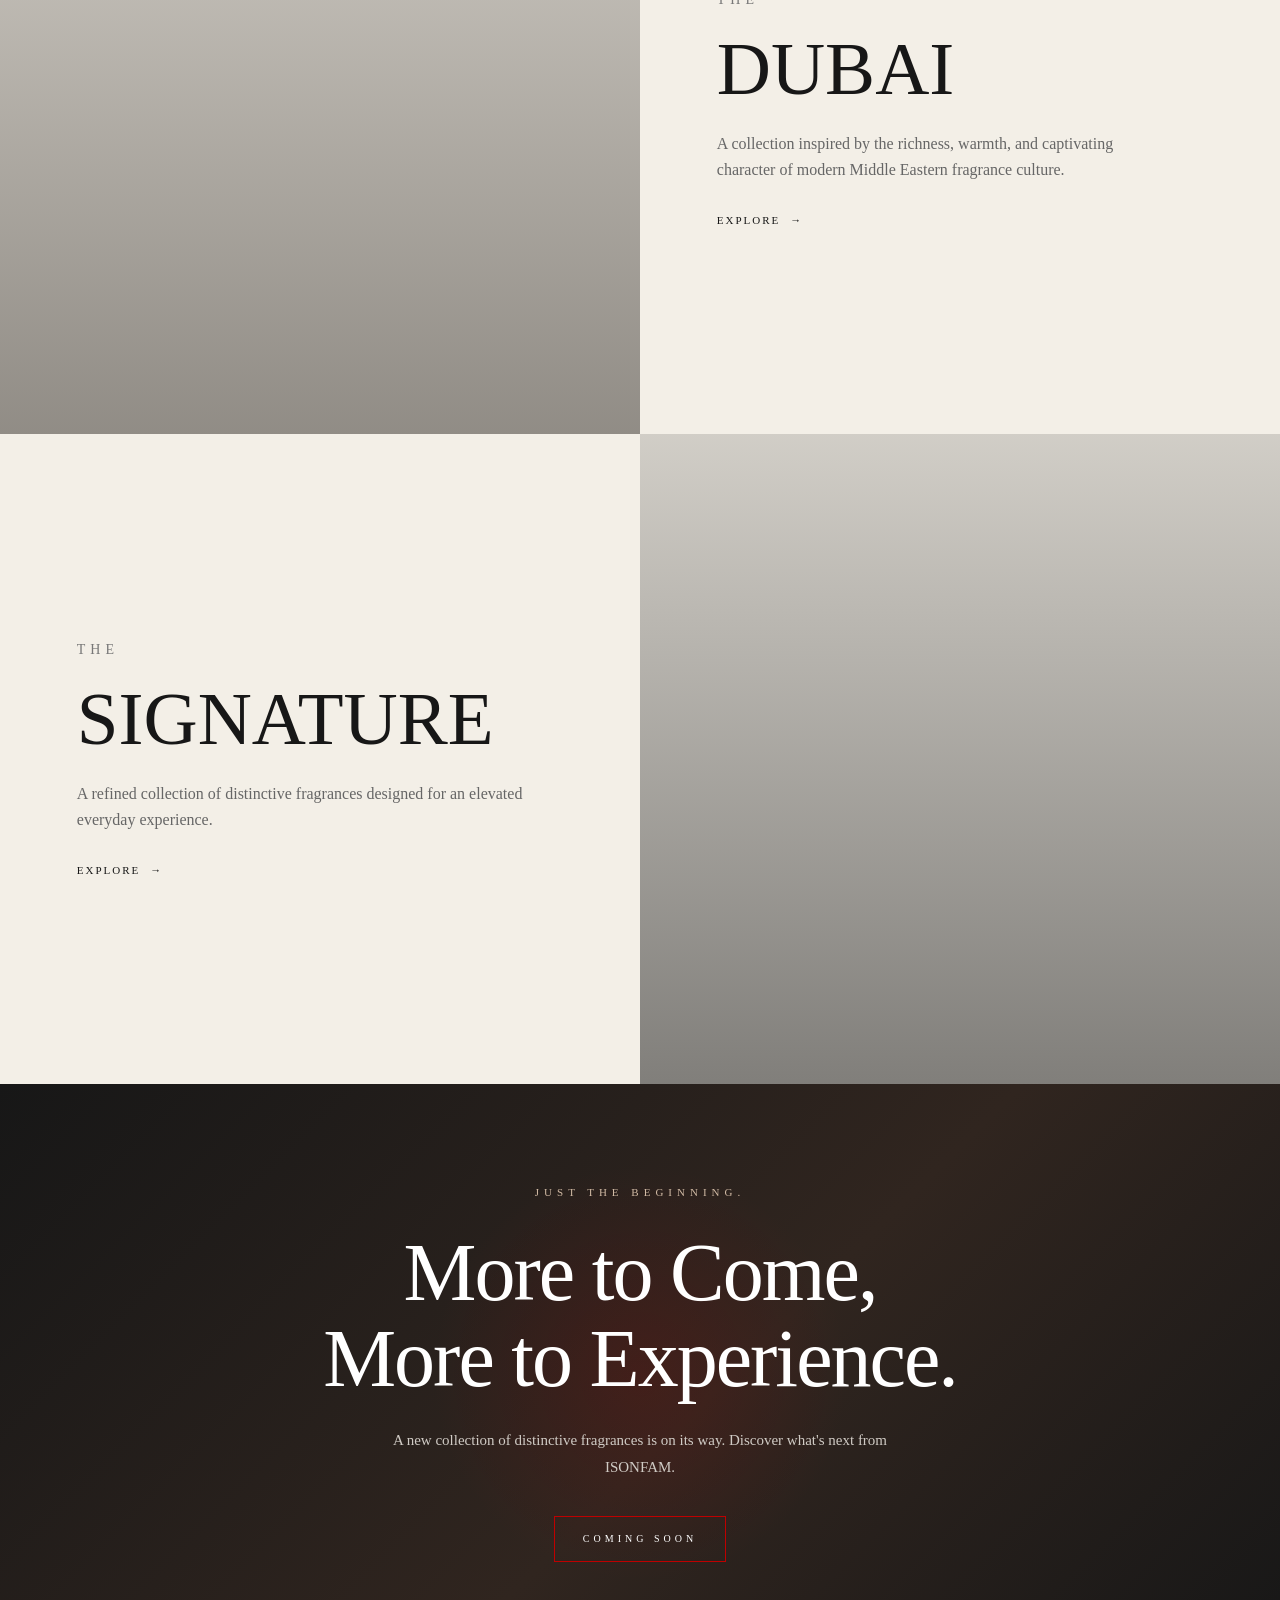
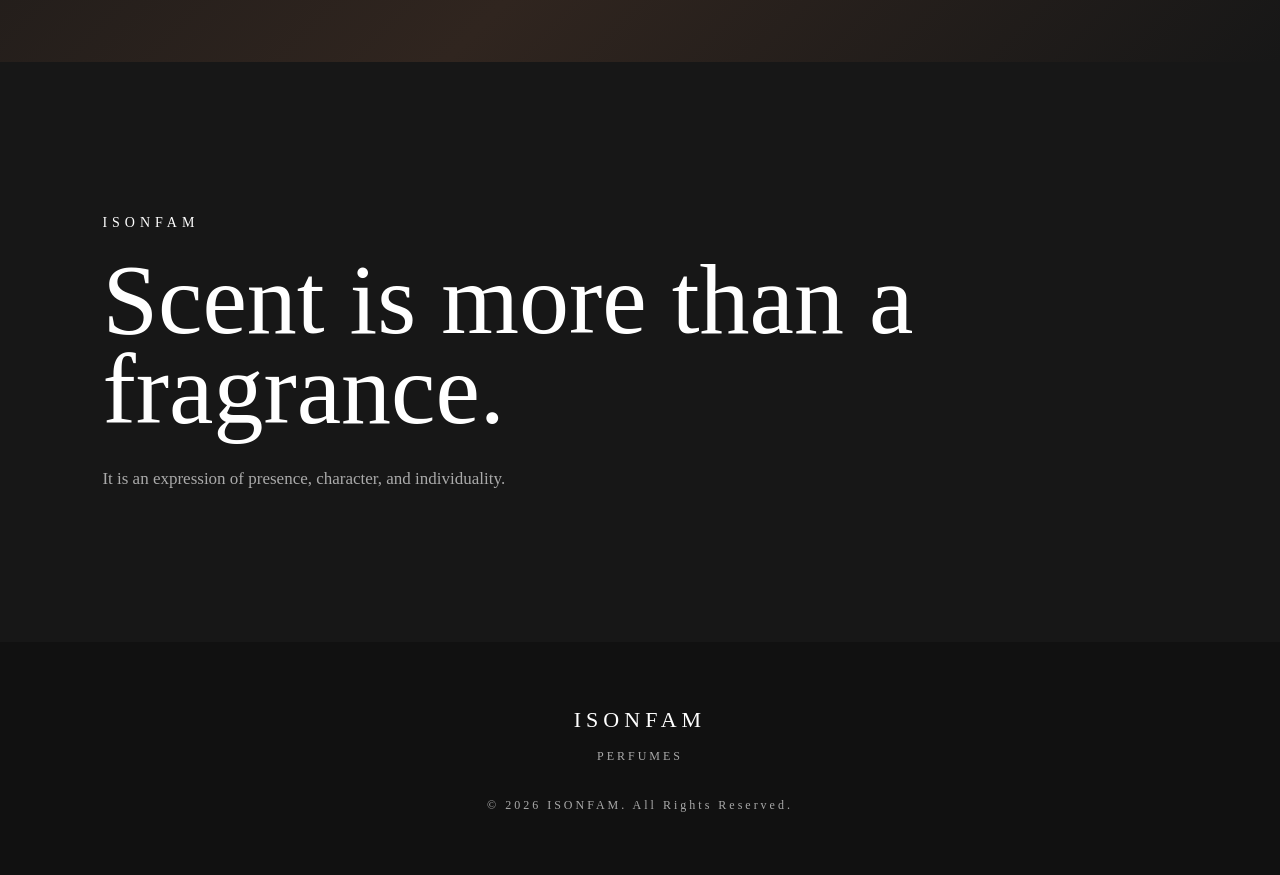
==== commit 249bac23: "Update index.html" ====
--- a/index.html
+++ b/index.html
@@ -51,8 +51,9 @@
         <summary>COLLECTIONS</summary>
 
         <div class="dropdown-menu">
-            <a href="dubai.html">Dubai</a>
-            <a href="signature.html">Signature</a>
+            <a href="dubai.html">DUBAI</a>
+            <a href="signature.html">SIGNATURE</a>
+            <a href=" ">COMING SOON</a>
         </div>
     </details>
 </nav>
--- a/style.css
+++ b/style.css
@@ -23,6 +23,7 @@
     line-height: 1.6;
 }
 
+
 /* ==========================================
    NAVIGATION
 ========================================== */
@@ -39,11 +40,11 @@
     z-index: 100;
 }
 
+/* LOGO */
 .logo {
     display: flex;
     align-items: center;
     gap: 10px;
-
     color: #ffffff;
     text-decoration: none;
 }
@@ -51,75 +52,72 @@
 .logo img {
     width: 32px;
     height: 32px;
-
     object-fit: contain;
     display: block;
 }
 
 .logo span {
     color: #ffffff;
-
     font-size: 20px;
     font-weight: 700;
     letter-spacing: 4px;
-
     text-decoration: none;
 }
 
+/* NAVIGATION LINKS */
 .navbar nav {
     display: flex;
+    align-items: center;
     gap: 30px;
 }
 
-.navbar nav a {
+.navbar nav a,
+.navbar nav summary {
     color: #ffffff;
     text-decoration: none;
     font-size: 18px;
-    font-weight: 400;
+    font-weight: 600;
     letter-spacing: 2px;
     text-transform: uppercase;
-    transition:
-        color 0.3s ease,
-        opacity 0.3s ease;
-}
-
-/* Navigation */
-.navbar nav {
-    display: flex;
-    align-items: center;
-    gap: 30px;
-}
-
-.navbar nav a,
-.navbar nav summary {
-    text-decoration: none;
-    color: inherit;
     cursor: pointer;
-    font-size: 15px;
-}
-
-/* Collections Dropdown */
+
+    transition: color 0.3s ease;
+}
+
+/* HOVER EFFECT */
+.navbar nav a:hover,
+.navbar nav summary:hover {
+    color: #bf0000;
+}
+
+/* ACTIVE LINK */
+.navbar nav a.active {
+    color: #ffffff;
+}
+
+/* ==========================================
+   COLLECTIONS DROPDOWN
+========================================== */
+
 .dropdown {
     position: relative;
 }
 
 .dropdown summary {
     list-style: none;
-    cursor: pointer;
-}
-
-/* Remove default dropdown arrow */
+}
+
 .dropdown summary::-webkit-details-marker {
     display: none;
 }
 
-/* Dropdown Menu */
+/* DROPDOWN MENU */
 .dropdown-menu {
     position: absolute;
     top: 100%;
     left: 0;
-    min-width: 150px;
-    background: white;
+    min-width: 180px;
+    background: transparent;
     padding: 10px 0;
     display: flex;
     flex-direction: column;
@@ -127,41 +125,30 @@
     z-index: 1000;
 }
 
-/* Hide dropdown when closed */
 .dropdown:not([open]) .dropdown-menu {
     display: none;
 }
 
-/* Dropdown Links */
+/* DROPDOWN LINKS */
 .dropdown-menu a {
-    padding: 10px 15px;
+    color: #ffffff;
+    padding: 12px 15px;
     display: block;
     white-space: nowrap;
+    font-size: 14px;
+    letter-spacing: 1.5px;
+    transition: color 0.3s ease;
 }
 
 .dropdown-menu a:hover {
-    background: #f5f5f5;
-}
-
-.navbar nav a:hover {
     color: #bf0000;
-    opacity: 1;
-}
-
-.navbar nav a:hover {
-    opacity: .5;
-}
-
-.navbar nav a.active {
-    color: #bf0000;
-}
-
-.dark-logo {
-    color: #ffffff;
-}
-
+    background: transparent;
+}
+
+/* OTHER NAVIGATION CLASSES */
+.dark-logo,
 .dark-link {
-    color: #ffffff;
+    color: #000000;
 }
 
 /* ==========================================
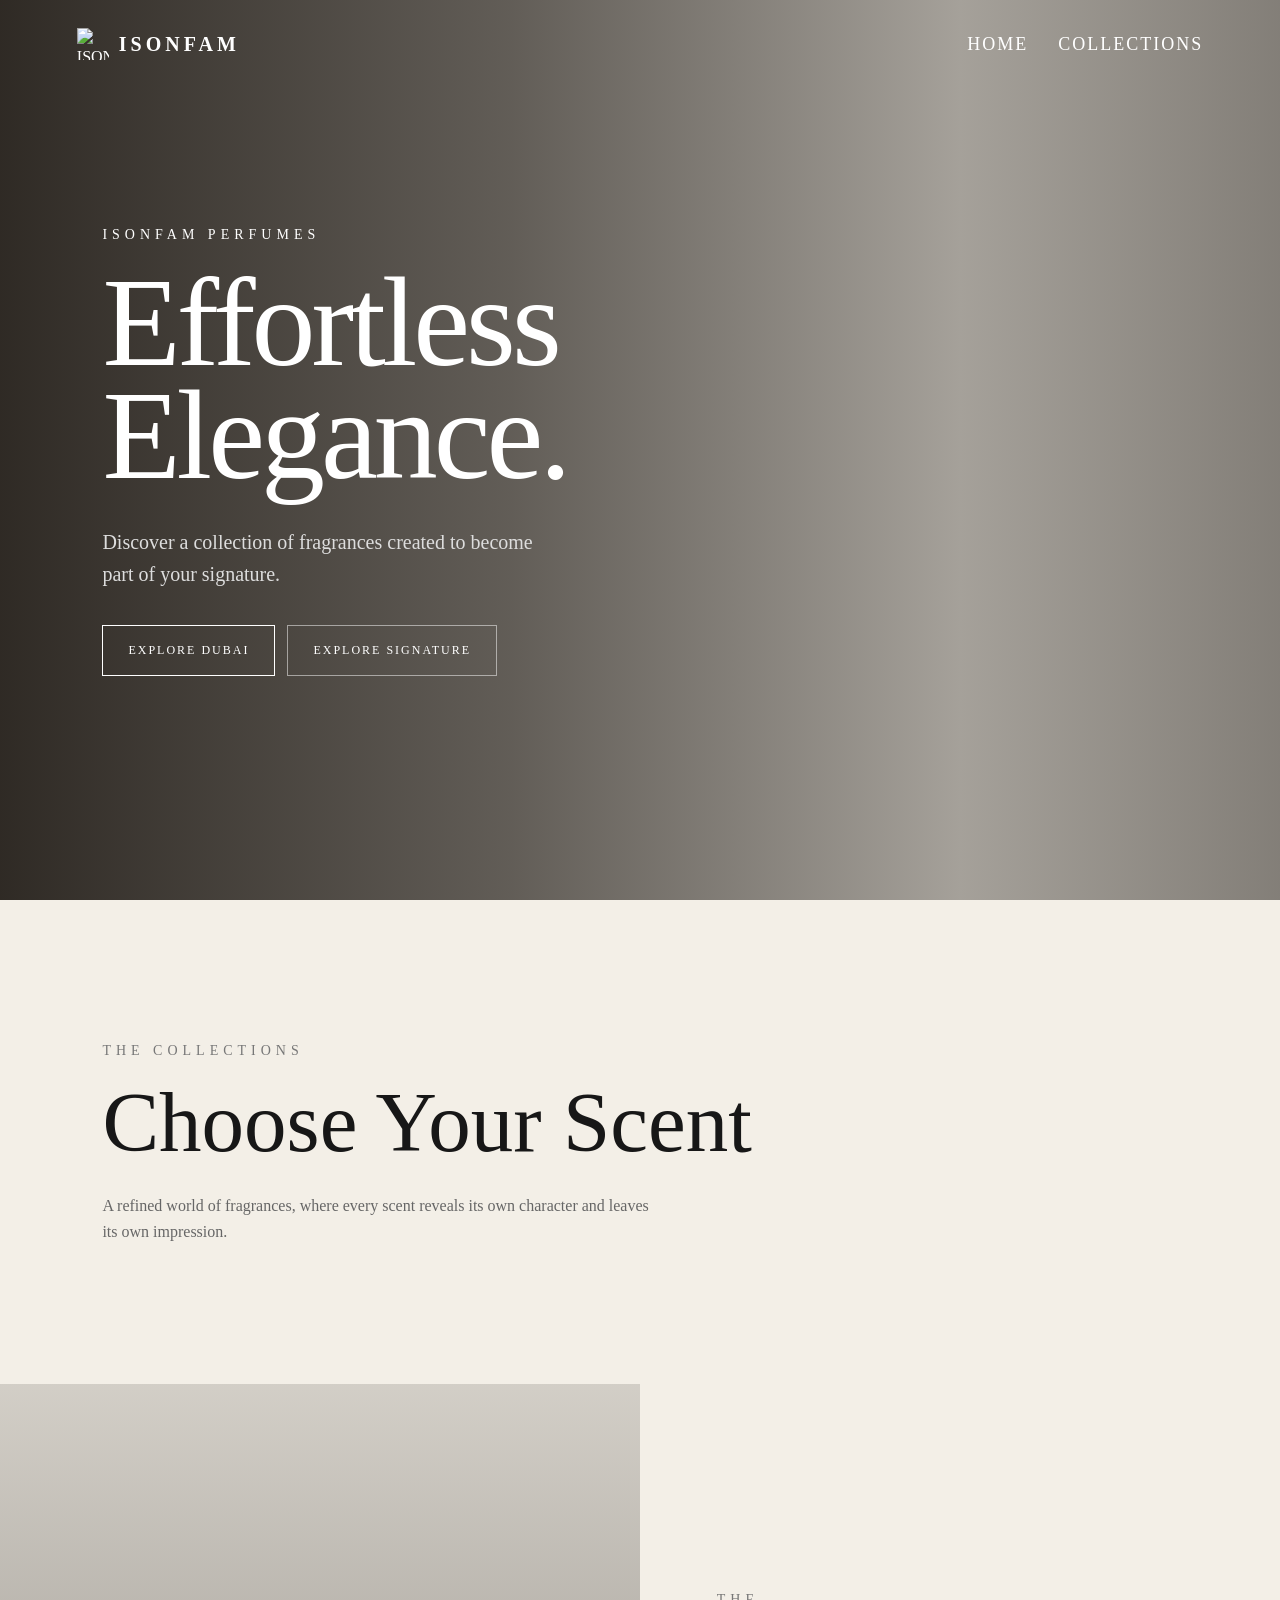
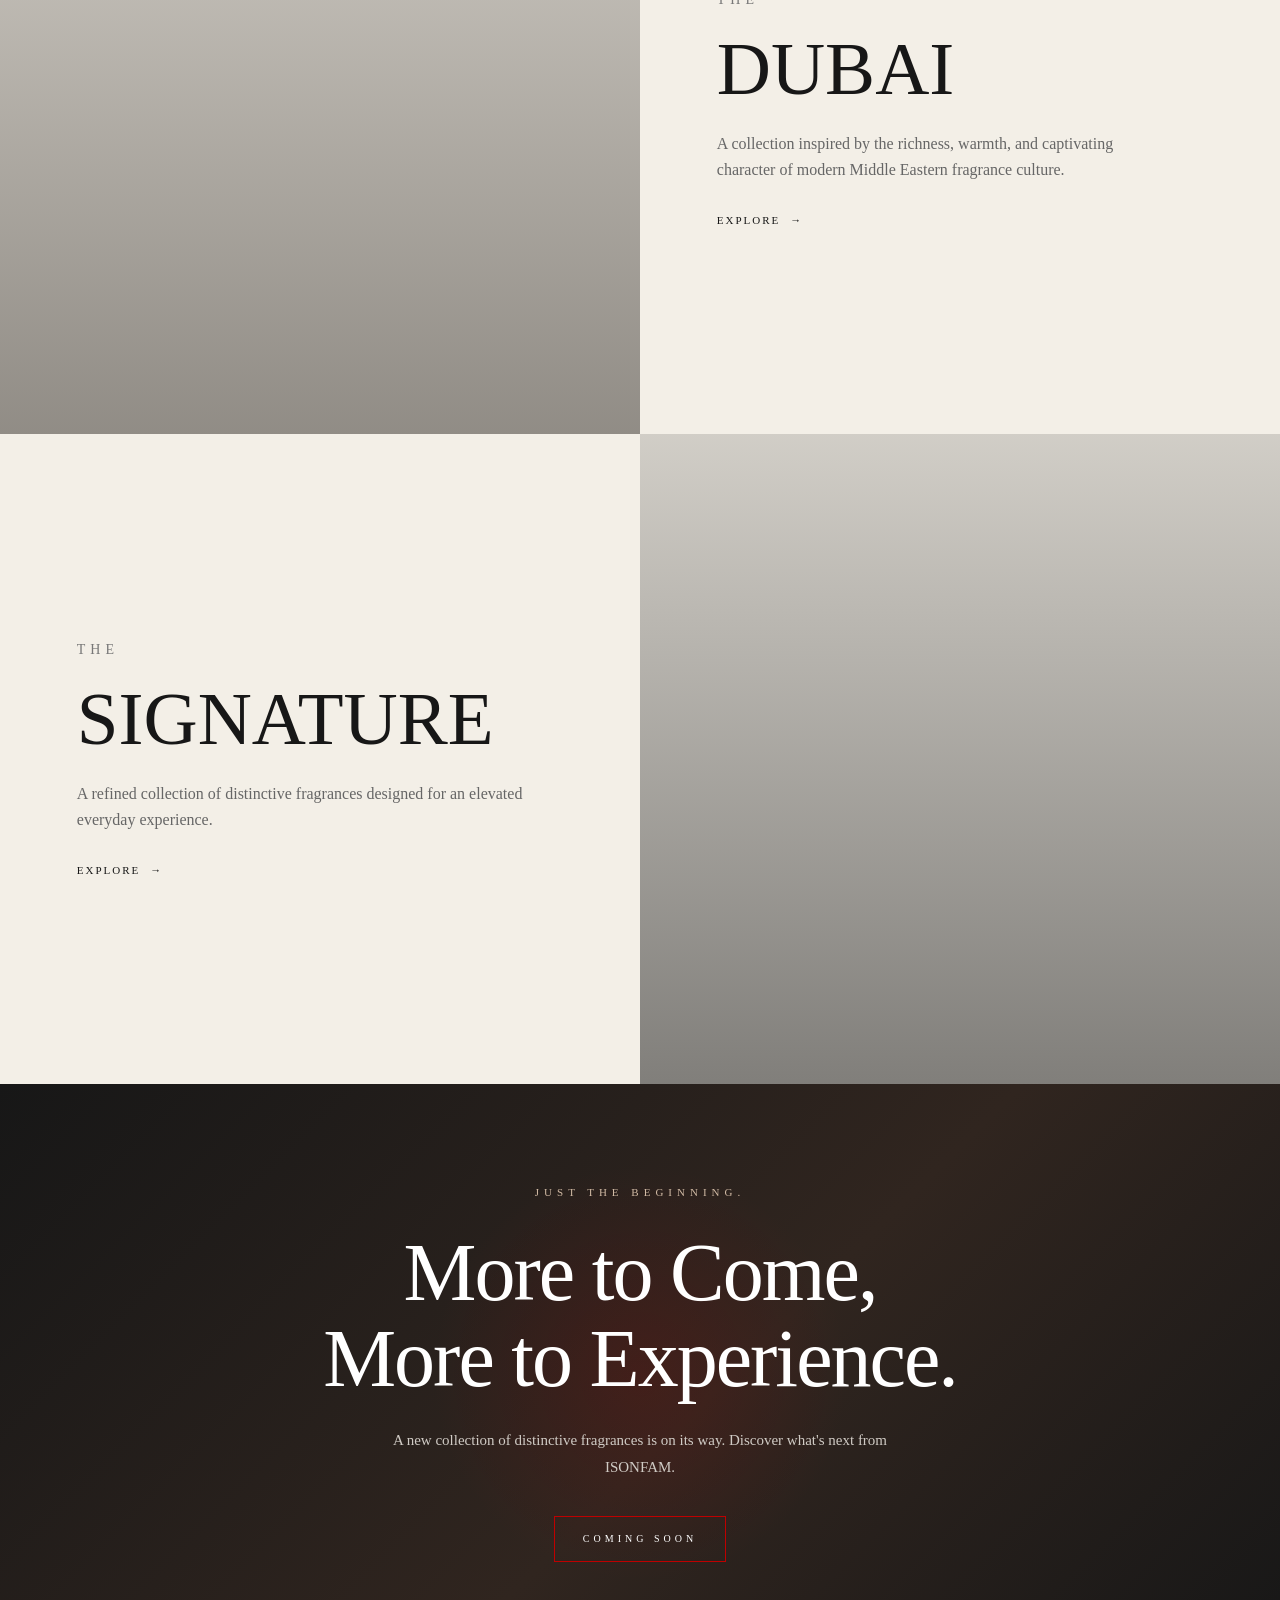
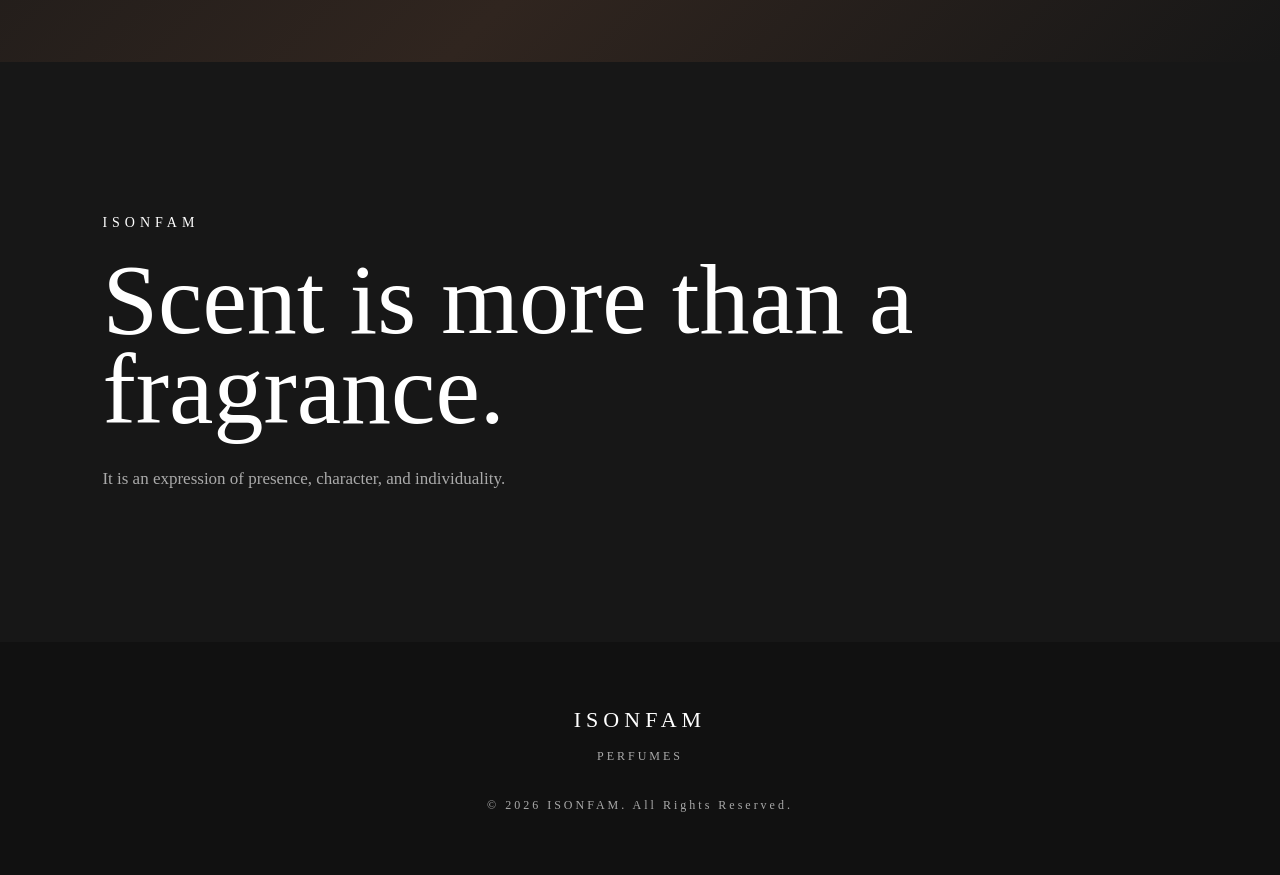
==== commit d33bd474: "Update and rename home.html to index.html" ====
--- a/index.html
+++ b/index.html
@@ -45,7 +45,7 @@
 </a>
 
 <nav>
-    <a href="index.html" class="active">Home</a>
+    <a href="index.html" class="active">HOME</a>
 
     <details class="dropdown">
         <summary>COLLECTIONS</summary>
--- a/style.css
+++ b/style.css
@@ -76,7 +76,7 @@
     color: #ffffff;
     text-decoration: none;
     font-size: 18px;
-    font-weight: 600;
+    font-weight: 500;
     letter-spacing: 2px;
     text-transform: uppercase;
     cursor: pointer;
